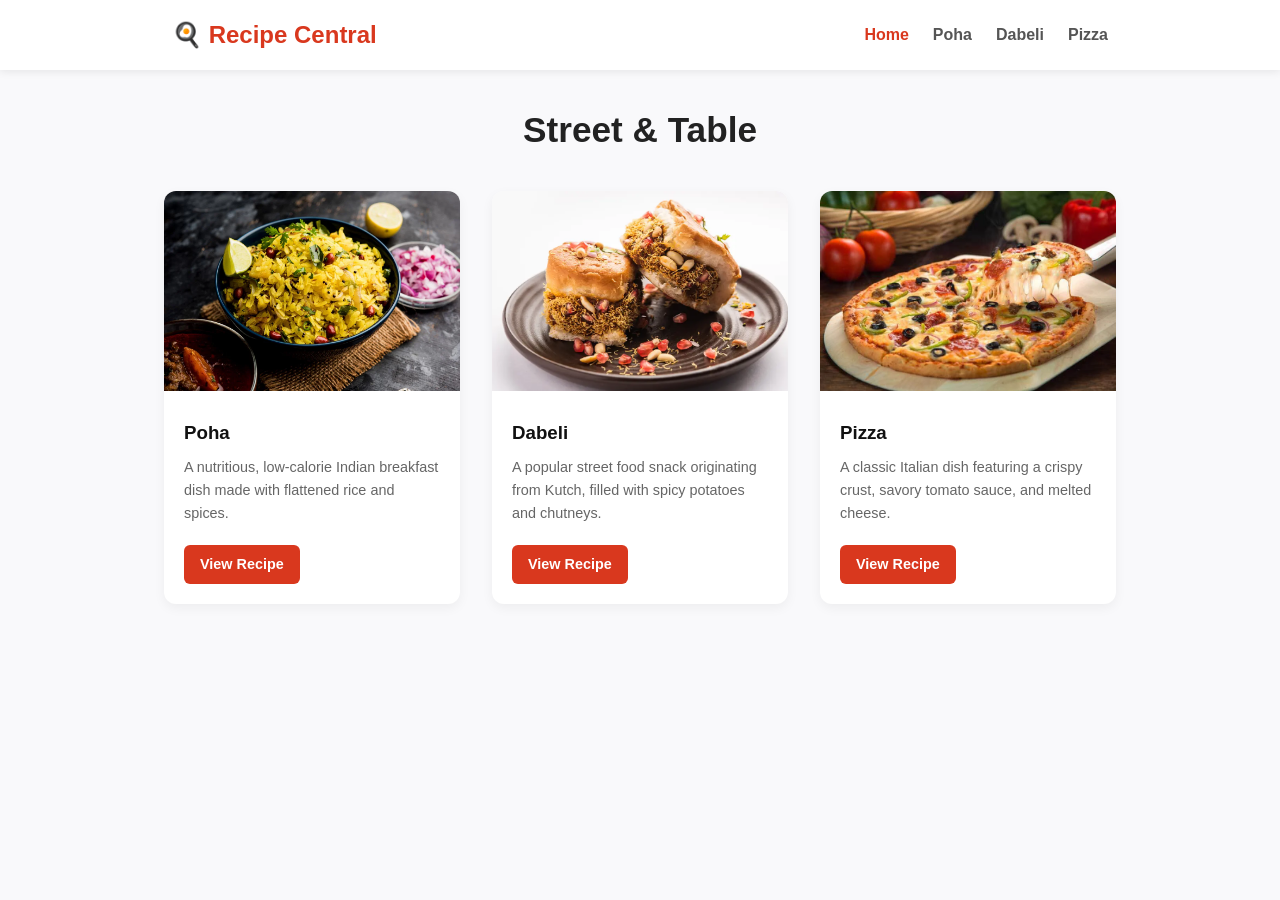
==== index.html @ 4059a5cf "Add files via upload" ====
<!DOCTYPE html>
<html lang="en">
<head>
  <meta charset="UTF-8">
  <meta name="viewport" content="width=device-width, initial-scale=1.0">
  <title>Street & Table</title>
  <link rel="stylesheet" href="style.css">
</head>
<body>

  <!-- Top Navigation Bar -->
  <header>
    <nav>
      <a href="index.html" class="logo">🍳 Recipe Central</a>
      <ul class="nav-links">
        <li><a href="index.html" class="active">Home</a></li>
        <li><a href="poha.html">Poha</a></li>
        <li><a href="dabeli.html">Dabeli</a></li>
        <li><a href="pizza.html">Pizza</a></li>
      </ul>
    </nav>
  </header>

  <main>
    <h1 class="page-title">Street & Table</h1>

    <!-- Visual Recipe Grid -->
    <div class="recipe-grid">

      <!-- Poha Card -->
      <div class="card">
        <img src="poha.webp" alt="Poha dish">
        <div class="card-content">
          <h3>Poha</h3>
          <p>A nutritious, low-calorie Indian breakfast dish made with flattened rice and spices.</p>
          <a href="poha.html" class="btn">View Recipe</a>
        </div>
      </div>

      <!-- Dabeli Card -->
      <div class="card">
        <img src="dabeli.webp" alt="Dabeli dish">
        <div class="card-content">
          <h3>Dabeli</h3>
          <p>A popular street food snack originating from Kutch, filled with spicy potatoes and chutneys.</p>
          <a href="dabeli.html" class="btn">View Recipe</a>
        </div>
      </div>

      <!-- Pizza Card -->
      <div class="card">
        <img src="pizza.webp" alt="Pizza dish">
        <div class="card-content">
          <h3>Pizza</h3>
          <p>A classic Italian dish featuring a crispy crust, savory tomato sauce, and melted cheese.</p>
          <a href="pizza.html" class="btn">View Recipe</a>
        </div>
      </div>

    </div>
  </main>

</body>
</html>
---- style.css ----
/* Base Styles & Typography */
* {
  box-sizing: border-box;
  margin: 0;
  padding: 0;
}

body {
  font-family: 'Segoe UI', Tahoma, Geneva, Verdana, sans-serif;
  line-height: 1.6;
  color: #333;
  background-color: #f9f9fb;
  padding-bottom: 40px;
}

/* Navigation Bar */
header {
  background-color: #ffffff;
  box-shadow: 0 2px 8px rgba(0, 0, 0, 0.08);
  position: sticky;
  top: 0;
  z-index: 100;
}

nav {
  max-width: 1000px;
  margin: 0 auto;
  display: flex;
  justify-content: space-between;
  align-items: center;
  padding: 1rem 2rem;
}

.logo {
  font-size: 1.5rem;
  font-weight: 700;
  color: #d9381e;
  text-decoration: none;
}

.nav-links {
  list-style: none;
  display: flex;
  gap: 1.5rem;
}

.nav-links a {
  text-decoration: none;
  color: #555;
  font-weight: 600;
  transition: color 0.2s ease;
}

.nav-links a:hover,
.nav-links a.active {
  color: #d9381e;
}

/* Main Container */
main {
  max-width: 1000px;
  margin: 2rem auto;
  padding: 0 1.5rem;
}

.page-title {
  text-align: center;
  margin-bottom: 2rem;
  font-size: 2.2rem;
  color: #222;
}

/* Recipe Grid (Home Page) */
.recipe-grid {
  display: grid;
  grid-template-columns: repeat(auto-fit, minmax(280px, 1fr));
  gap: 2rem;
}

.card {
  background: #ffffff;
  border-radius: 12px;
  overflow: hidden;
  box-shadow: 0 4px 12px rgba(0, 0, 0, 0.05);
  transition: transform 0.2s ease, box-shadow 0.2s ease;
}

.card:hover {
  transform: translateY(-5px);
  box-shadow: 0 8px 20px rgba(0, 0, 0, 0.1);
}

.card img {
  width: 100%;
  height: 200px;
  object-fit: cover;
}

.card-content {
  padding: 1.25rem;
}

.card-content h3 {
  margin-bottom: 0.5rem;
  color: #111;
}

.card-content p {
  font-size: 0.9rem;
  color: #666;
  margin-bottom: 1.2rem;
}

.btn {
  display: inline-block;
  background-color: #d9381e;
  color: #ffffff;
  padding: 0.5rem 1rem;
  border-radius: 6px;
  text-decoration: none;
  font-weight: 600;
  font-size: 0.9rem;
  transition: background-color 0.2s ease;
}

.btn:hover {
  background-color: #b52b14;
}

/* Single Recipe Page Styling */
.recipe-hero {
  display: grid;
  grid-template-columns: 1fr 1fr;
  gap: 2rem;
  background: #fff;
  padding: 2rem;
  border-radius: 12px;
  box-shadow: 0 4px 12px rgba(0, 0, 0, 0.05);
  margin-bottom: 2rem;
}

.recipe-hero img {
  width: 100%;
  border-radius: 8px;
  object-fit: cover;
}

.recipe-details {
  background: #fff;
  padding: 2rem;
  border-radius: 12px;
  box-shadow: 0 4px 12px rgba(0, 0, 0, 0.05);
  display: grid;
  grid-template-columns: 1fr 2fr;
  gap: 2rem;
}

.ingredients ul,
.procedure ol {
  padding-left: 1.2rem;
  margin-top: 0.8rem;
}

.ingredients li,
.procedure li {
  margin-bottom: 0.5rem;
}

/* Responsive Design for Mobile */
@media (max-width: 768px) {
  .recipe-hero,
  .recipe-details {
    grid-template-columns: 1fr;
  }
}
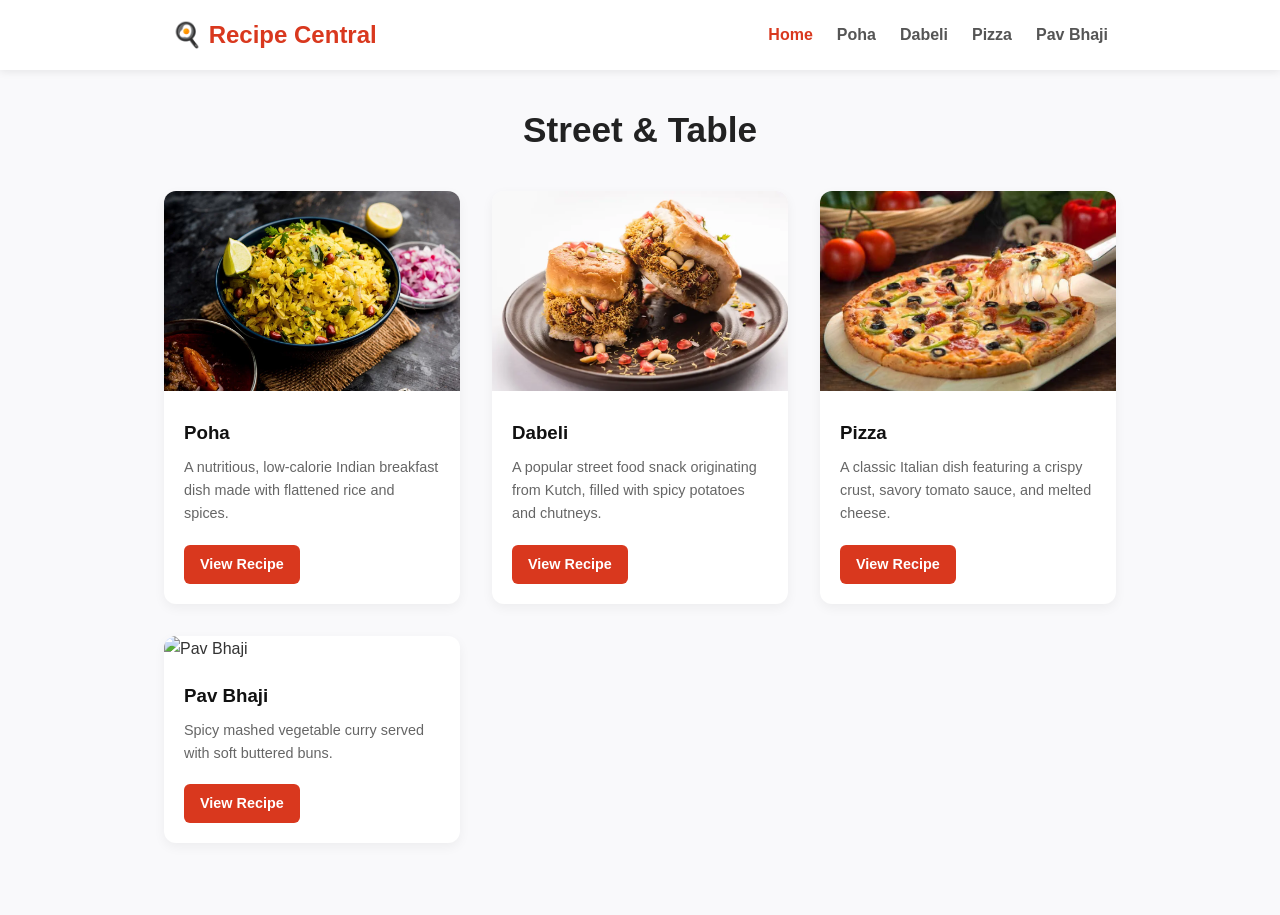
==== commit 0e3e0f18: "Update index.html" ====
--- a/index.html
+++ b/index.html
@@ -17,6 +17,7 @@
         <li><a href="poha.html">Poha</a></li>
         <li><a href="dabeli.html">Dabeli</a></li>
         <li><a href="pizza.html">Pizza</a></li>
+        <li><a href="pav-bhaji.html">Pav Bhaji</a></li>
       </ul>
     </nav>
   </header>
@@ -57,8 +58,16 @@
         </div>
       </div>
 
-    </div>
+      <!-- Pav bhaji -->
+      <div class="card">
+        <img src="Bambayya_Pav_bhaji.jpg" alt="Pav Bhaji">
+        <div class="card-content">
+          <h3>Pav Bhaji</h3>
+          <p>Spicy mashed vegetable curry served with soft buttered buns.</p>
+          <a href="pavbhaji.html" class="btn">View Recipe</a>
+        </div>
+      </div>
   </main>
 
 </body>
-</html>+</html>
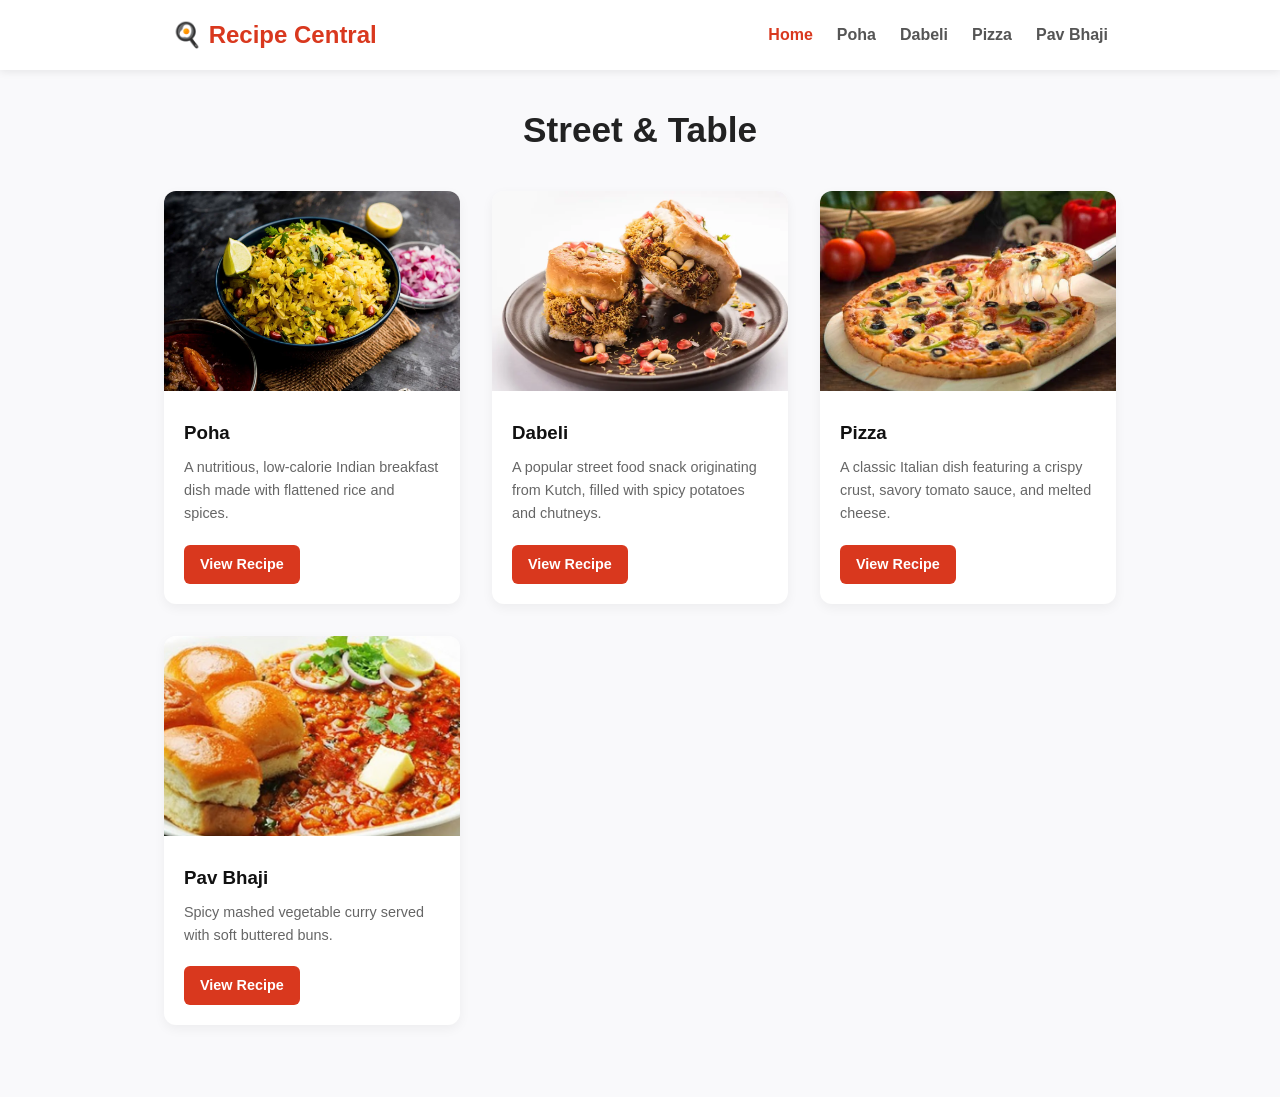
==== commit 514f3788: "Update index.html" ====
--- a/index.html
+++ b/index.html
@@ -17,7 +17,7 @@
         <li><a href="poha.html">Poha</a></li>
         <li><a href="dabeli.html">Dabeli</a></li>
         <li><a href="pizza.html">Pizza</a></li>
-        <li><a href="pav-bhaji.html">Pav Bhaji</a></li>
+        <li><a href="pavbhaji.html">Pav Bhaji</a></li>
       </ul>
     </nav>
   </header>
--- a/style.css
+++ b/style.css
@@ -76,7 +76,11 @@
   grid-template-columns: repeat(auto-fit, minmax(280px, 1fr));
   gap: 2rem;
 }
-
+.card {
+  background-color: #ffffff;
+  border-radius: 12px; 
+  overflow: hidden;    
+}
 .card {
   background: #ffffff;
   border-radius: 12px;
@@ -172,4 +176,4 @@
   .recipe-details {
     grid-template-columns: 1fr;
   }
-}+}
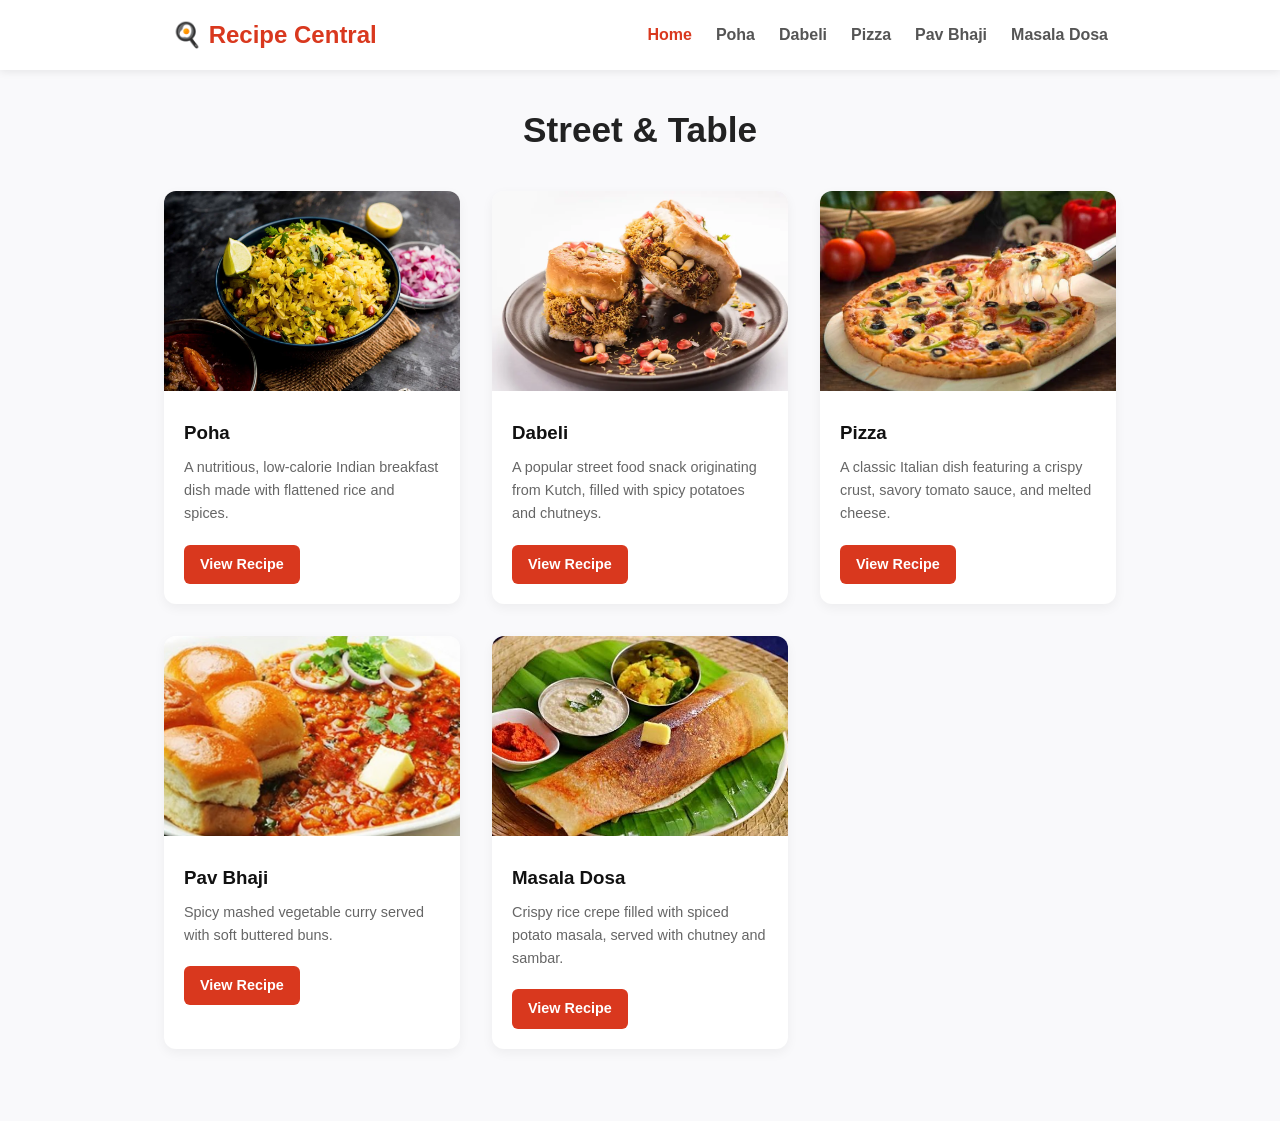
==== commit efbe9a2d: "Update index.html" ====
--- a/index.html
+++ b/index.html
@@ -18,6 +18,7 @@
         <li><a href="dabeli.html">Dabeli</a></li>
         <li><a href="pizza.html">Pizza</a></li>
         <li><a href="pavbhaji.html">Pav Bhaji</a></li>
+        <li><a href="dosa.html">Masala Dosa</a></li>
       </ul>
     </nav>
   </header>
@@ -67,6 +68,16 @@
           <a href="pavbhaji.html" class="btn">View Recipe</a>
         </div>
       </div>
+
+      <!-- Masala Dosa -->
+      <div class="card">
+       <img src="dosa.jpg" alt="Masala Dosa">
+        <div class="card-content">
+        <h3>Masala Dosa</h3>
+        <p>Crispy rice crepe filled with spiced potato masala, served with chutney and sambar.</p>
+        <a href="dosa.html" class="btn">View Recipe</a>
+      </div>
+     </div>
   </main>
 
 </body>
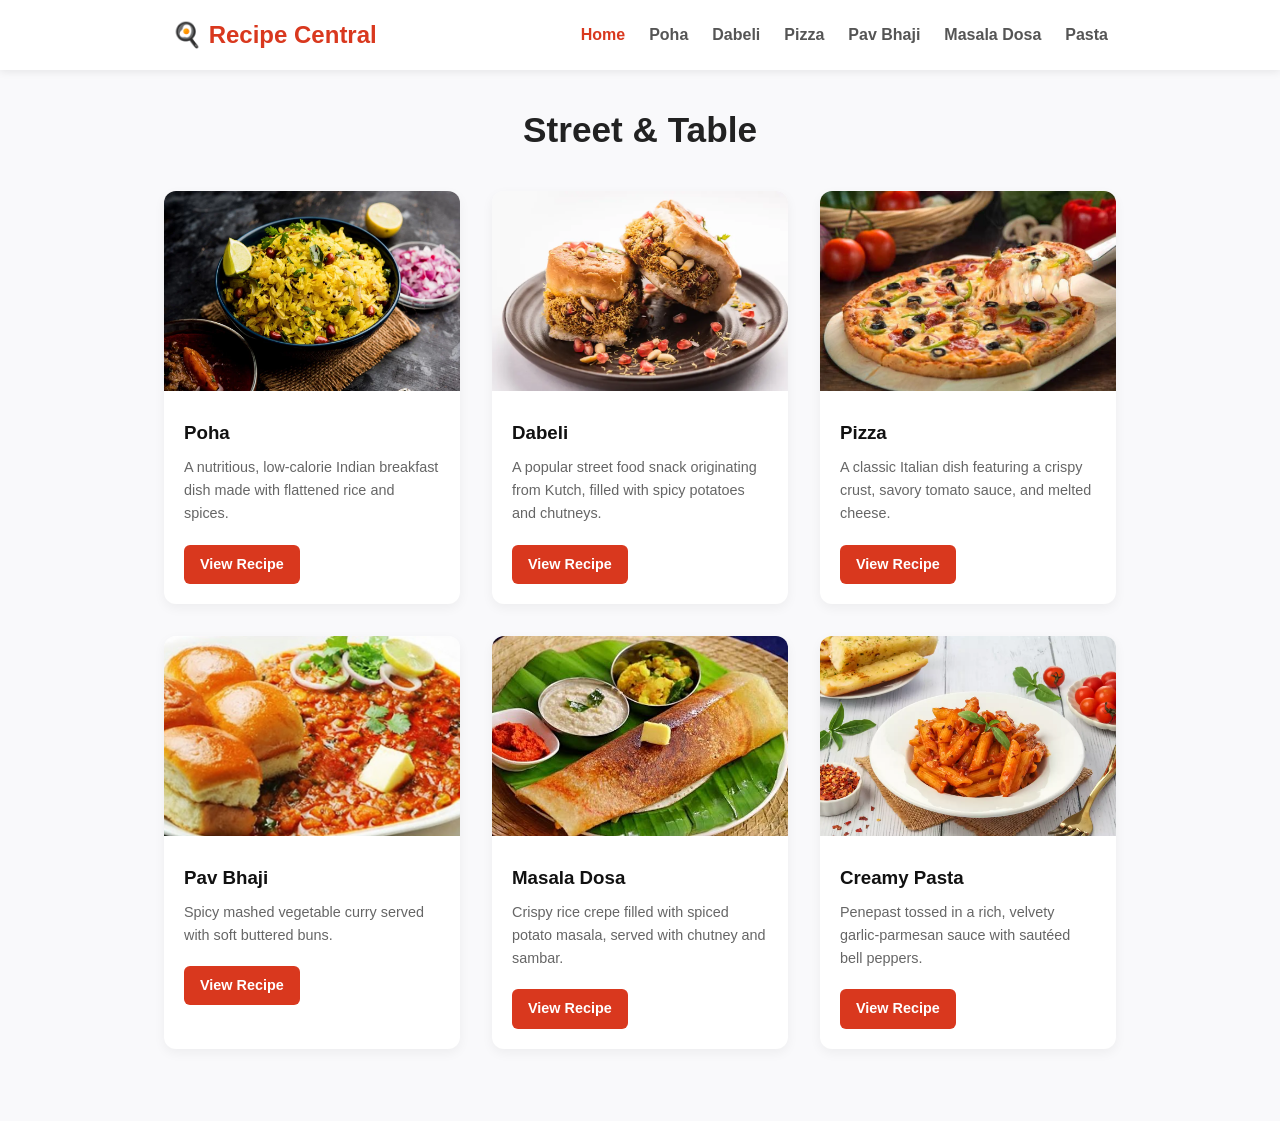
==== commit 628e5b56: "Update index.html" ====
--- a/index.html
+++ b/index.html
@@ -19,6 +19,7 @@
         <li><a href="pizza.html">Pizza</a></li>
         <li><a href="pavbhaji.html">Pav Bhaji</a></li>
         <li><a href="dosa.html">Masala Dosa</a></li>
+        <li><a href="pasta.html">Pasta</a></li>
       </ul>
     </nav>
   </header>
@@ -78,6 +79,15 @@
         <a href="dosa.html" class="btn">View Recipe</a>
       </div>
      </div>
+
+     <div class="card">
+      <img src="pasta.webp" alt="Creamy Pasta">
+       <div class="card-content">
+       <h3>Creamy Pasta</h3>
+       <p>Penepast tossed in a rich, velvety garlic-parmesan sauce with sautéed bell peppers.</p>
+       <a href="pasta.html" class="btn">View Recipe</a>
+     </div>
+    </div>
   </main>
 
 </body>
